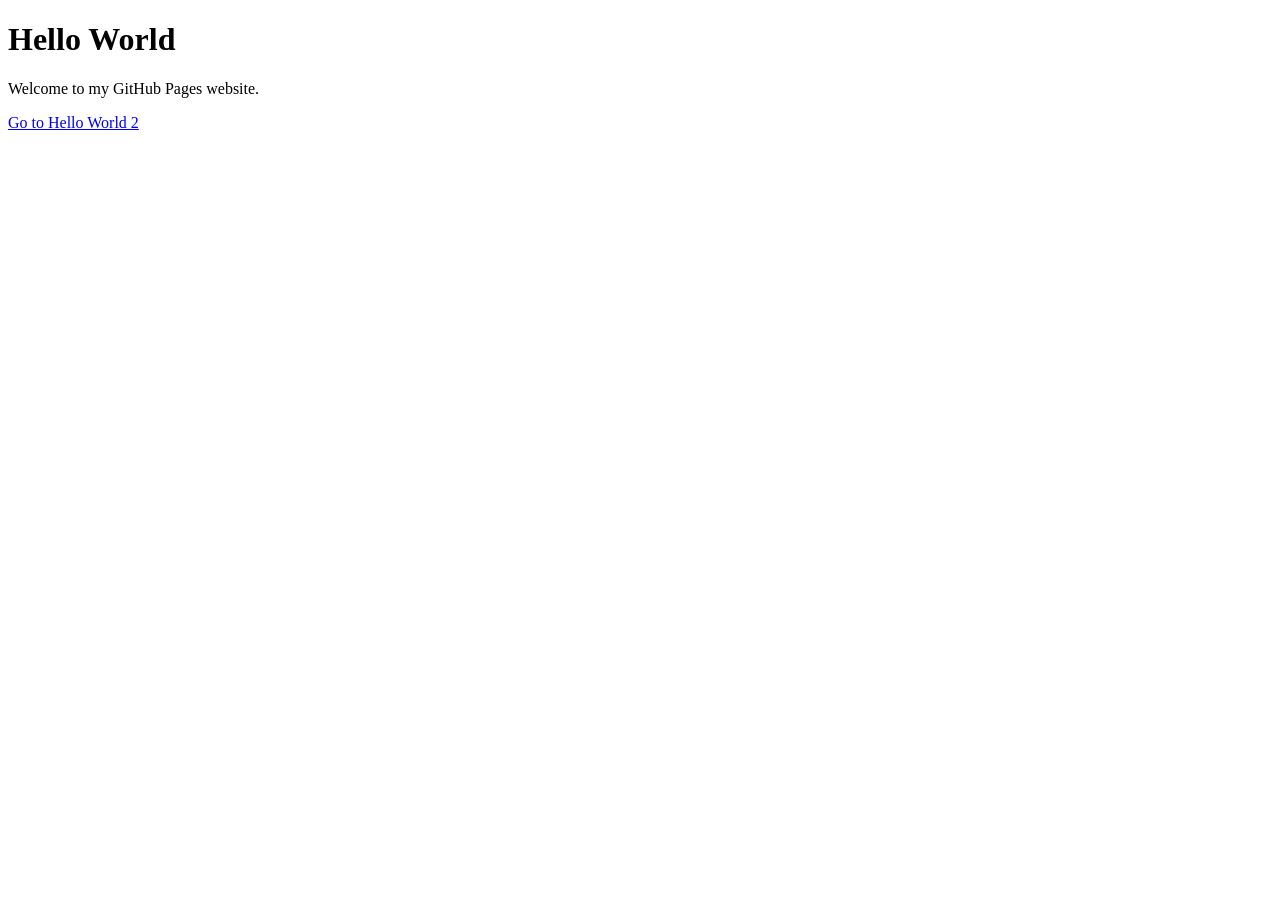
==== index.html @ 07d1345b "Rename file to be used by github pages" ====
<!DOCTYPE html>
<html lang="en">
<head>
  <meta charset="UTF-8">
  <meta name="viewport" content="width=device-width, initial-scale=1.0">
  <title>Hello World</title>
</head>
<body>
  <h1>Hello World</h1>
  <p>Welcome to my GitHub Pages website.</p>

  <a href="hello-world-2.html">Go to Hello World 2</a>
</body>
</html>
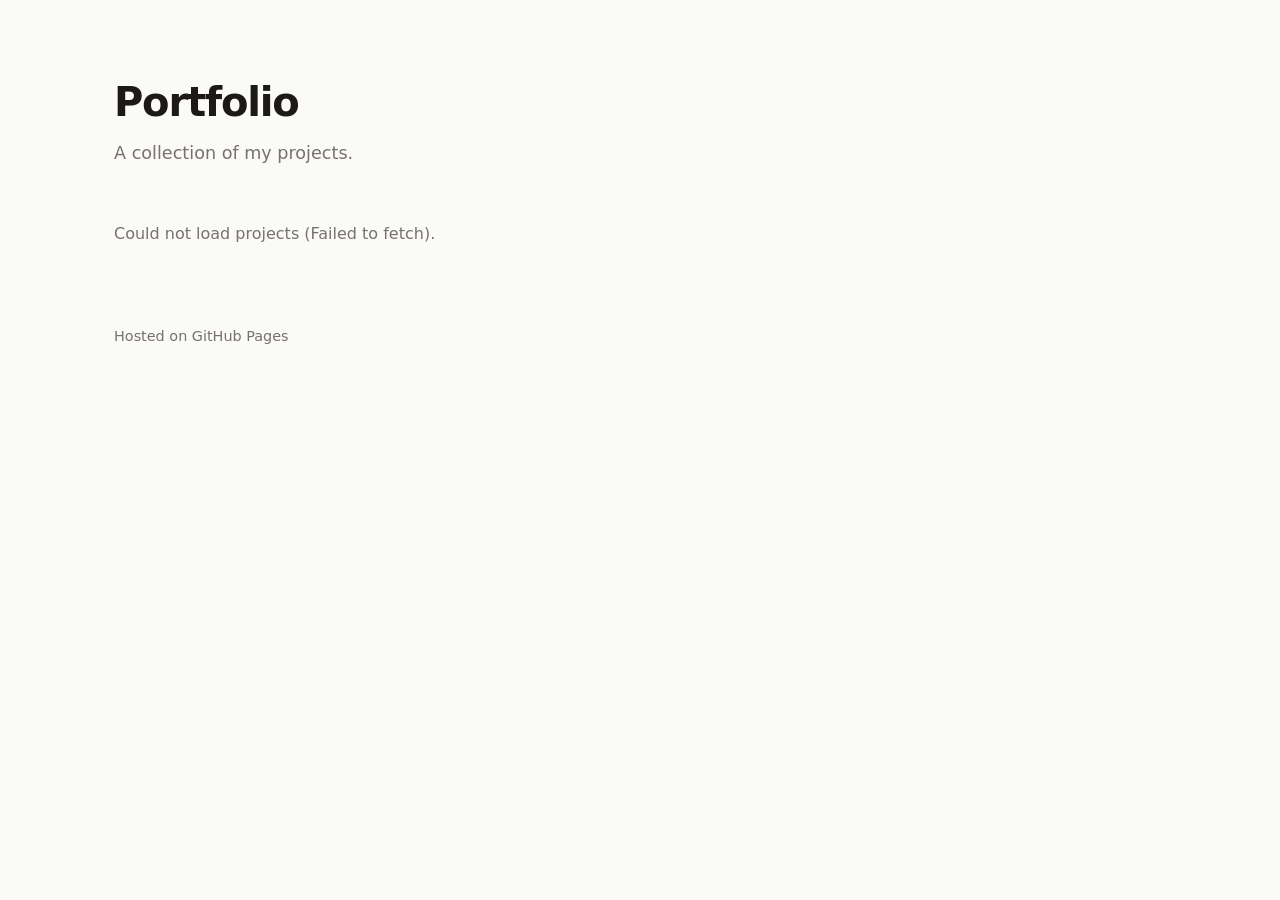
==== commit d5b8f46d: "Add portfolio landing page with auto-discovered projects The landing page lists pages/<project>/<pro" ====
--- a/index.html
+++ b/index.html
@@ -3,13 +3,229 @@
 <head>
   <meta charset="UTF-8">
   <meta name="viewport" content="width=device-width, initial-scale=1.0">
-  <title>Hello World</title>
+  <title>Portfolio</title>
+  <style>
+    :root {
+      --bg: #fafaf9;
+      --card: #ffffff;
+      --text: #1c1917;
+      --muted: #78716c;
+      --border: #e7e5e4;
+      --accent: #4f46e5;
+    }
+    @media (prefers-color-scheme: dark) {
+      :root {
+        --bg: #0c0a09;
+        --card: #1c1917;
+        --text: #f5f5f4;
+        --muted: #a8a29e;
+        --border: #292524;
+        --accent: #818cf8;
+      }
+    }
+
+    * { box-sizing: border-box; }
+
+    body {
+      margin: 0;
+      font-family: system-ui, -apple-system, "Segoe UI", sans-serif;
+      background: var(--bg);
+      color: var(--text);
+      line-height: 1.5;
+    }
+
+    header, main, footer {
+      max-width: 1100px;
+      margin: 0 auto;
+      padding: 0 24px;
+    }
+
+    header { padding-top: 72px; padding-bottom: 40px; }
+    header h1 { margin: 0; font-size: 2.5rem; letter-spacing: -0.03em; }
+    header p { margin: 8px 0 0; color: var(--muted); font-size: 1.1rem; }
+
+    .grid {
+      display: grid;
+      grid-template-columns: repeat(auto-fill, minmax(280px, 1fr));
+      gap: 28px;
+    }
+
+    .card {
+      display: block;
+      background: var(--card);
+      border: 1px solid var(--border);
+      border-radius: 14px;
+      overflow: hidden;
+      color: inherit;
+      text-decoration: none;
+      transition: transform .2s ease, box-shadow .2s ease;
+    }
+    .card:hover, .card:focus-visible {
+      transform: translateY(-4px);
+      box-shadow: 0 12px 32px rgba(0, 0, 0, .12);
+    }
+
+    .card .thumb {
+      aspect-ratio: 16 / 10;
+      background: var(--border);
+      overflow: hidden;
+    }
+    .card img {
+      width: 100%;
+      height: 100%;
+      object-fit: cover;
+      display: block;
+      transition: transform .4s ease;
+    }
+    .card:hover img { transform: scale(1.04); }
+
+    .card .info {
+      display: flex;
+      justify-content: space-between;
+      align-items: center;
+      padding: 14px 18px;
+    }
+    .card h2 { margin: 0; font-size: 1.05rem; font-weight: 600; }
+    .card .version {
+      font-size: .8rem;
+      color: var(--accent);
+      border: 1px solid currentColor;
+      border-radius: 999px;
+      padding: 1px 10px;
+    }
+
+    .status { color: var(--muted); }
+
+    footer { padding-top: 64px; padding-bottom: 40px; color: var(--muted); font-size: .9rem; }
+  </style>
 </head>
 <body>
-  <h1>Hello World</h1>
-  <p>Welcome to my GitHub Pages website.</p>
-
-  <a href="hello-world-2.html">Go to Hello World 2</a>
+
+  <header>
+    <h1>Portfolio</h1>
+    <p>A collection of my projects.</p>
+  </header>
+
+  <main>
+    <p class="status" id="status">Loading projects…</p>
+    <div class="grid" id="grid"></div>
+  </main>
+
+  <footer>
+    Hosted on GitHub Pages
+  </footer>
+
+  <!-- Card template: cloned once per project -->
+  <template id="card-template">
+    <a class="card" href="#">
+      <div class="thumb"><img src="" alt="" loading="lazy"></div>
+      <div class="info">
+        <h2></h2>
+        <span class="version"></span>
+      </div>
+    </a>
+  </template>
+
+  <script>
+    // Folder that holds the projects: pages/<project>/<project>_vXX.html (+ .jpg)
+    const PAGES_DIR = "pages";
+
+    // Repo used when the site is not served from <owner>.github.io/<repo>
+    const FALLBACK_OWNER = "marcos-bernal-ai";
+    const FALLBACK_REPO = "pages-io";
+
+    function getRepo() {
+      const host = location.hostname;
+      if (host.endsWith(".github.io")) {
+        const owner = host.replace(".github.io", "");
+        const firstPath = location.pathname.split("/")[1];
+        // Project site: owner.github.io/repo — User site: owner.github.io
+        return { owner, repo: firstPath || host };
+      }
+      return { owner: FALLBACK_OWNER, repo: FALLBACK_REPO };
+    }
+
+    // Read every file path in the repo with one GitHub API call
+    async function listFiles() {
+      const { owner, repo } = getRepo();
+      const url = `https://api.github.com/repos/${owner}/${repo}/git/trees/HEAD?recursive=1`;
+      const res = await fetch(url);
+      if (!res.ok) throw new Error(`GitHub API returned ${res.status}`);
+      const data = await res.json();
+      return data.tree.filter(item => item.type === "blob").map(item => item.path);
+    }
+
+    // Keep only the highest _vXX.html of each project folder
+    function latestVersions(paths) {
+      const pattern = new RegExp(`^${PAGES_DIR}/([^/]+)/(.+)_v(\\d+)\\.html$`, "i");
+      const projects = {};
+
+      for (const path of paths) {
+        const match = path.match(pattern);
+        if (!match) continue;
+        const [, folder, , version] = match;
+        const number = parseInt(version, 10);
+        if (!projects[folder] || number > projects[folder].number) {
+          projects[folder] = { folder, number, version, html: path };
+        }
+      }
+
+      const fileSet = new Set(paths);
+      return Object.values(projects)
+        .map(p => {
+          const jpg = p.html.replace(/\.html$/i, ".jpg");
+          return { ...p, image: fileSet.has(jpg) ? jpg : null };
+        })
+        .sort((a, b) => a.folder.localeCompare(b.folder));
+    }
+
+    // "my_project-name" -> "My Project Name"
+    function prettyName(folder) {
+      return folder
+        .replace(/[_-]+/g, " ")
+        .replace(/\b\w/g, c => c.toUpperCase());
+    }
+
+    function render(projects) {
+      const grid = document.getElementById("grid");
+      const template = document.getElementById("card-template");
+
+      for (const p of projects) {
+        const card = template.content.cloneNode(true);
+        const name = prettyName(p.folder);
+
+        card.querySelector("a").href = p.html;
+        card.querySelector("h2").textContent = name;
+        card.querySelector(".version").textContent = "v" + p.version;
+
+        const img = card.querySelector("img");
+        if (p.image) {
+          img.src = p.image;
+          img.alt = name + " preview";
+        } else {
+          img.remove();
+        }
+
+        grid.appendChild(card);
+      }
+    }
+
+    async function init() {
+      const status = document.getElementById("status");
+      try {
+        const projects = latestVersions(await listFiles());
+        if (projects.length === 0) {
+          status.textContent = "No projects yet.";
+          return;
+        }
+        status.remove();
+        render(projects);
+      } catch (err) {
+        status.textContent = "Could not load projects (" + err.message + ").";
+      }
+    }
+
+    init();
+  </script>
 </body>
 </html>
-
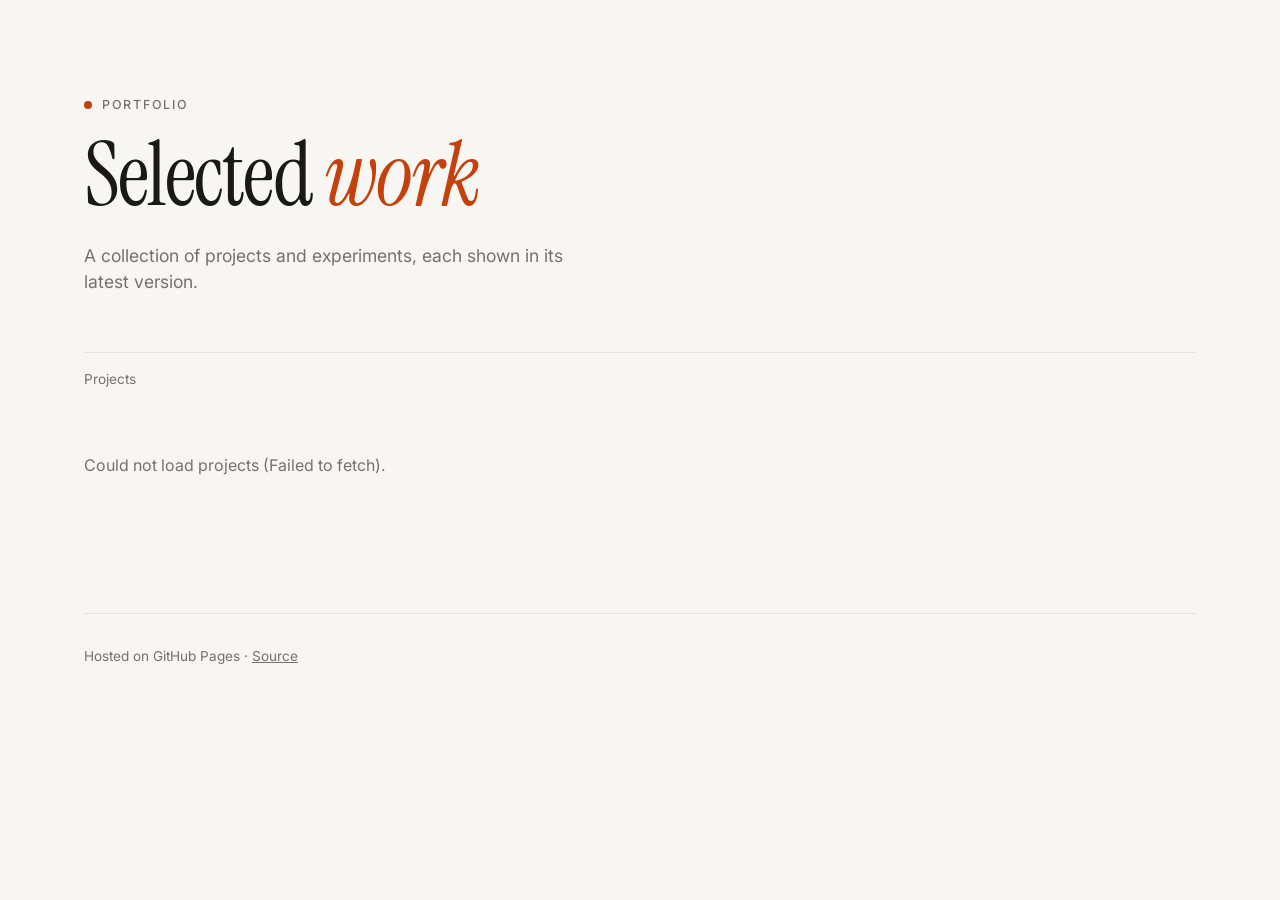
==== commit fe4cf7af: "Refine landing page style Serif display heading, softer card design with arrow affordance, skeleton " ====
--- a/index.html
+++ b/index.html
@@ -4,23 +4,30 @@
   <meta charset="UTF-8">
   <meta name="viewport" content="width=device-width, initial-scale=1.0">
   <title>Portfolio</title>
+  <link rel="preconnect" href="https://fonts.googleapis.com">
+  <link rel="preconnect" href="https://fonts.gstatic.com" crossorigin>
+  <link href="https://fonts.googleapis.com/css2?family=Instrument+Serif:ital@0;1&family=Inter:wght@400;500;600&display=swap" rel="stylesheet">
   <style>
     :root {
-      --bg: #fafaf9;
-      --card: #ffffff;
-      --text: #1c1917;
-      --muted: #78716c;
-      --border: #e7e5e4;
-      --accent: #4f46e5;
+      --bg: #f7f6f3;
+      --surface: #ffffff;
+      --text: #1a1917;
+      --muted: #75716b;
+      --line: #e6e3dd;
+      --accent: #c2410c;
+      --shadow: 0 1px 2px rgba(26, 25, 23, .04), 0 8px 24px rgba(26, 25, 23, .06);
+      --shadow-hover: 0 2px 4px rgba(26, 25, 23, .05), 0 20px 48px rgba(26, 25, 23, .12);
     }
     @media (prefers-color-scheme: dark) {
       :root {
-        --bg: #0c0a09;
-        --card: #1c1917;
-        --text: #f5f5f4;
-        --muted: #a8a29e;
-        --border: #292524;
-        --accent: #818cf8;
+        --bg: #111110;
+        --surface: #1b1a18;
+        --text: #f2f0eb;
+        --muted: #9c978f;
+        --line: #2b2926;
+        --accent: #fb923c;
+        --shadow: 0 1px 2px rgba(0, 0, 0, .3);
+        --shadow-hover: 0 20px 48px rgba(0, 0, 0, .5);
       }
     }
 
@@ -28,100 +35,237 @@
 
     body {
       margin: 0;
-      font-family: system-ui, -apple-system, "Segoe UI", sans-serif;
+      font-family: "Inter", system-ui, -apple-system, "Segoe UI", sans-serif;
       background: var(--bg);
       color: var(--text);
       line-height: 1.5;
-    }
-
-    header, main, footer {
-      max-width: 1100px;
-      margin: 0 auto;
-      padding: 0 24px;
-    }
-
-    header { padding-top: 72px; padding-bottom: 40px; }
-    header h1 { margin: 0; font-size: 2.5rem; letter-spacing: -0.03em; }
-    header p { margin: 8px 0 0; color: var(--muted); font-size: 1.1rem; }
+      -webkit-font-smoothing: antialiased;
+    }
+
+    .wrap {
+      max-width: 1160px;
+      margin-inline: auto;
+      padding-inline: 24px;
+    }
+
+    /* ---------- Header ---------- */
+
+    header { padding: 96px 0 56px; }
+
+    .eyebrow {
+      margin: 0 0 16px;
+      font-size: .78rem;
+      font-weight: 500;
+      letter-spacing: .14em;
+      text-transform: uppercase;
+      color: var(--muted);
+    }
+    .eyebrow::before {
+      content: "";
+      display: inline-block;
+      width: 8px;
+      height: 8px;
+      margin-right: 10px;
+      border-radius: 50%;
+      background: var(--accent);
+    }
+
+    h1 {
+      margin: 0;
+      font-family: "Instrument Serif", Georgia, serif;
+      font-weight: 400;
+      font-size: clamp(3rem, 8vw, 5.5rem);
+      line-height: 1;
+      letter-spacing: -0.02em;
+    }
+    h1 em { color: var(--accent); }
+
+    .intro {
+      max-width: 520px;
+      margin: 24px 0 0;
+      font-size: 1.1rem;
+      color: var(--muted);
+    }
+
+    /* ---------- Section bar ---------- */
+
+    .bar {
+      display: flex;
+      justify-content: space-between;
+      align-items: baseline;
+      padding: 16px 0;
+      margin-bottom: 32px;
+      border-top: 1px solid var(--line);
+      font-size: .85rem;
+      color: var(--muted);
+    }
+
+    /* ---------- Grid & cards ---------- */
 
     .grid {
       display: grid;
-      grid-template-columns: repeat(auto-fill, minmax(280px, 1fr));
-      gap: 28px;
+      grid-template-columns: repeat(auto-fill, minmax(300px, 1fr));
+      gap: 40px 32px;
     }
 
     .card {
       display: block;
-      background: var(--card);
-      border: 1px solid var(--border);
-      border-radius: 14px;
-      overflow: hidden;
       color: inherit;
       text-decoration: none;
-      transition: transform .2s ease, box-shadow .2s ease;
-    }
-    .card:hover, .card:focus-visible {
-      transform: translateY(-4px);
-      box-shadow: 0 12px 32px rgba(0, 0, 0, .12);
-    }
-
-    .card .thumb {
+      opacity: 0;
+      animation: rise .6s ease forwards;
+    }
+
+    .thumb {
+      position: relative;
       aspect-ratio: 16 / 10;
-      background: var(--border);
+      border-radius: 12px;
       overflow: hidden;
-    }
-    .card img {
+      background: var(--line);
+      box-shadow: var(--shadow);
+      transition: box-shadow .3s ease, transform .3s ease;
+    }
+    .thumb img {
       width: 100%;
       height: 100%;
       object-fit: cover;
       display: block;
-      transition: transform .4s ease;
+      transition: transform .6s cubic-bezier(.2, .7, .2, 1);
+    }
+    /* Shown when a project has no .jpg */
+    .thumb .placeholder {
+      position: absolute;
+      inset: 0;
+      display: grid;
+      place-items: center;
+      font-family: "Instrument Serif", Georgia, serif;
+      font-size: 4rem;
+      color: var(--muted);
+    }
+
+    .card:hover .thumb, .card:focus-visible .thumb {
+      transform: translateY(-4px);
+      box-shadow: var(--shadow-hover);
     }
     .card:hover img { transform: scale(1.04); }
-
-    .card .info {
+    .card:focus-visible { outline: none; }
+    .card:focus-visible .thumb { outline: 2px solid var(--accent); outline-offset: 4px; }
+
+    .meta {
       display: flex;
       justify-content: space-between;
-      align-items: center;
-      padding: 14px 18px;
-    }
-    .card h2 { margin: 0; font-size: 1.05rem; font-weight: 600; }
-    .card .version {
-      font-size: .8rem;
-      color: var(--accent);
-      border: 1px solid currentColor;
-      border-radius: 999px;
-      padding: 1px 10px;
-    }
-
-    .status { color: var(--muted); }
-
-    footer { padding-top: 64px; padding-bottom: 40px; color: var(--muted); font-size: .9rem; }
+      align-items: flex-start;
+      gap: 16px;
+      padding: 18px 2px 0;
+    }
+    .meta h2 {
+      margin: 0;
+      font-size: 1.05rem;
+      font-weight: 600;
+      letter-spacing: -0.01em;
+    }
+    .meta p {
+      margin: 2px 0 0;
+      font-size: .85rem;
+      color: var(--muted);
+    }
+    .arrow {
+      flex-shrink: 0;
+      width: 36px;
+      height: 36px;
+      display: grid;
+      place-items: center;
+      border: 1px solid var(--line);
+      border-radius: 50%;
+      transition: background .3s ease, color .3s ease, border-color .3s ease, transform .3s ease;
+    }
+    .card:hover .arrow {
+      background: var(--text);
+      border-color: var(--text);
+      color: var(--bg);
+      transform: rotate(-45deg);
+    }
+
+    /* ---------- Loading skeleton ---------- */
+
+    .skeleton .thumb { animation: pulse 1.4s ease-in-out infinite; box-shadow: none; }
+    .skeleton .line {
+      height: 12px;
+      margin-top: 18px;
+      width: 40%;
+      border-radius: 6px;
+      background: var(--line);
+      animation: pulse 1.4s ease-in-out infinite;
+    }
+
+    .message { color: var(--muted); }
+
+    /* ---------- Footer ---------- */
+
+    footer {
+      margin-top: 120px;
+      padding-bottom: 48px;
+      font-size: .85rem;
+      color: var(--muted);
+    }
+    footer p {
+      margin: 0;
+      padding-top: 32px;
+      border-top: 1px solid var(--line);
+    }
+    footer a { color: inherit; }
+
+    /* ---------- Animations ---------- */
+
+    @keyframes rise {
+      from { opacity: 0; transform: translateY(16px); }
+      to   { opacity: 1; transform: none; }
+    }
+    @keyframes pulse {
+      50% { opacity: .5; }
+    }
+    @media (prefers-reduced-motion: reduce) {
+      *, *::before, *::after { animation: none !important; transition: none !important; }
+      .card { opacity: 1; }
+    }
   </style>
 </head>
 <body>
 
-  <header>
-    <h1>Portfolio</h1>
-    <p>A collection of my projects.</p>
+  <header class="wrap">
+    <p class="eyebrow">Portfolio</p>
+    <h1>Selected <em>work</em></h1>
+    <p class="intro">A collection of projects and experiments, each shown in its latest version.</p>
   </header>
 
-  <main>
-    <p class="status" id="status">Loading projects…</p>
-    <div class="grid" id="grid"></div>
+  <main class="wrap">
+    <div class="bar">
+      <span>Projects</span>
+      <span id="count"></span>
+    </div>
+
+    <div class="grid" id="grid">
+      <!-- Skeleton cards, replaced once projects load -->
+      <div class="card skeleton"><div class="thumb"></div><div class="line"></div></div>
+      <div class="card skeleton"><div class="thumb"></div><div class="line"></div></div>
+      <div class="card skeleton"><div class="thumb"></div><div class="line"></div></div>
+    </div>
   </main>
 
-  <footer>
-    Hosted on GitHub Pages
+  <footer class="wrap">
+    <p>Hosted on GitHub Pages · <a href="#" id="repo-link">Source</a></p>
   </footer>
 
   <!-- Card template: cloned once per project -->
   <template id="card-template">
     <a class="card" href="#">
       <div class="thumb"><img src="" alt="" loading="lazy"></div>
-      <div class="info">
-        <h2></h2>
-        <span class="version"></span>
+      <div class="meta">
+        <div>
+          <h2></h2>
+          <p></p>
+        </div>
+        <span class="arrow" aria-hidden="true">→</span>
       </div>
     </a>
   </template>
@@ -165,8 +309,12 @@
         if (!match) continue;
         const [, folder, , version] = match;
         const number = parseInt(version, 10);
-        if (!projects[folder] || number > projects[folder].number) {
-          projects[folder] = { folder, number, version, html: path };
+        const current = projects[folder];
+        if (!current) {
+          projects[folder] = { folder, number, version, html: path, versions: 1 };
+        } else {
+          current.versions++;
+          if (number > current.number) Object.assign(current, { number, version, html: path });
         }
       }
 
@@ -189,39 +337,54 @@
     function render(projects) {
       const grid = document.getElementById("grid");
       const template = document.getElementById("card-template");
-
-      for (const p of projects) {
+      grid.innerHTML = "";
+
+      projects.forEach((p, i) => {
         const card = template.content.cloneNode(true);
+        const link = card.querySelector("a");
         const name = prettyName(p.folder);
 
-        card.querySelector("a").href = p.html;
+        link.href = p.html;
+        link.style.animationDelay = (i * 80) + "ms";
         card.querySelector("h2").textContent = name;
-        card.querySelector(".version").textContent = "v" + p.version;
+        card.querySelector("p").textContent =
+          "v" + p.version + (p.versions > 1 ? " · " + p.versions + " versions" : "");
 
         const img = card.querySelector("img");
         if (p.image) {
           img.src = p.image;
           img.alt = name + " preview";
         } else {
-          img.remove();
+          const placeholder = document.createElement("span");
+          placeholder.className = "placeholder";
+          placeholder.textContent = name.charAt(0);
+          img.replaceWith(placeholder);
         }
 
         grid.appendChild(card);
-      }
+      });
+
+      document.getElementById("count").textContent =
+        projects.length + (projects.length === 1 ? " project" : " projects");
+    }
+
+    function showMessage(text) {
+      document.getElementById("grid").innerHTML = `<p class="message">${text}</p>`;
     }
 
     async function init() {
-      const status = document.getElementById("status");
+      const { owner, repo } = getRepo();
+      document.getElementById("repo-link").href = `https://github.com/${owner}/${repo}`;
+
       try {
         const projects = latestVersions(await listFiles());
         if (projects.length === 0) {
-          status.textContent = "No projects yet.";
+          showMessage("No projects yet.");
           return;
         }
-        status.remove();
         render(projects);
       } catch (err) {
-        status.textContent = "Could not load projects (" + err.message + ").";
+        showMessage("Could not load projects (" + err.message + ").");
       }
     }
 
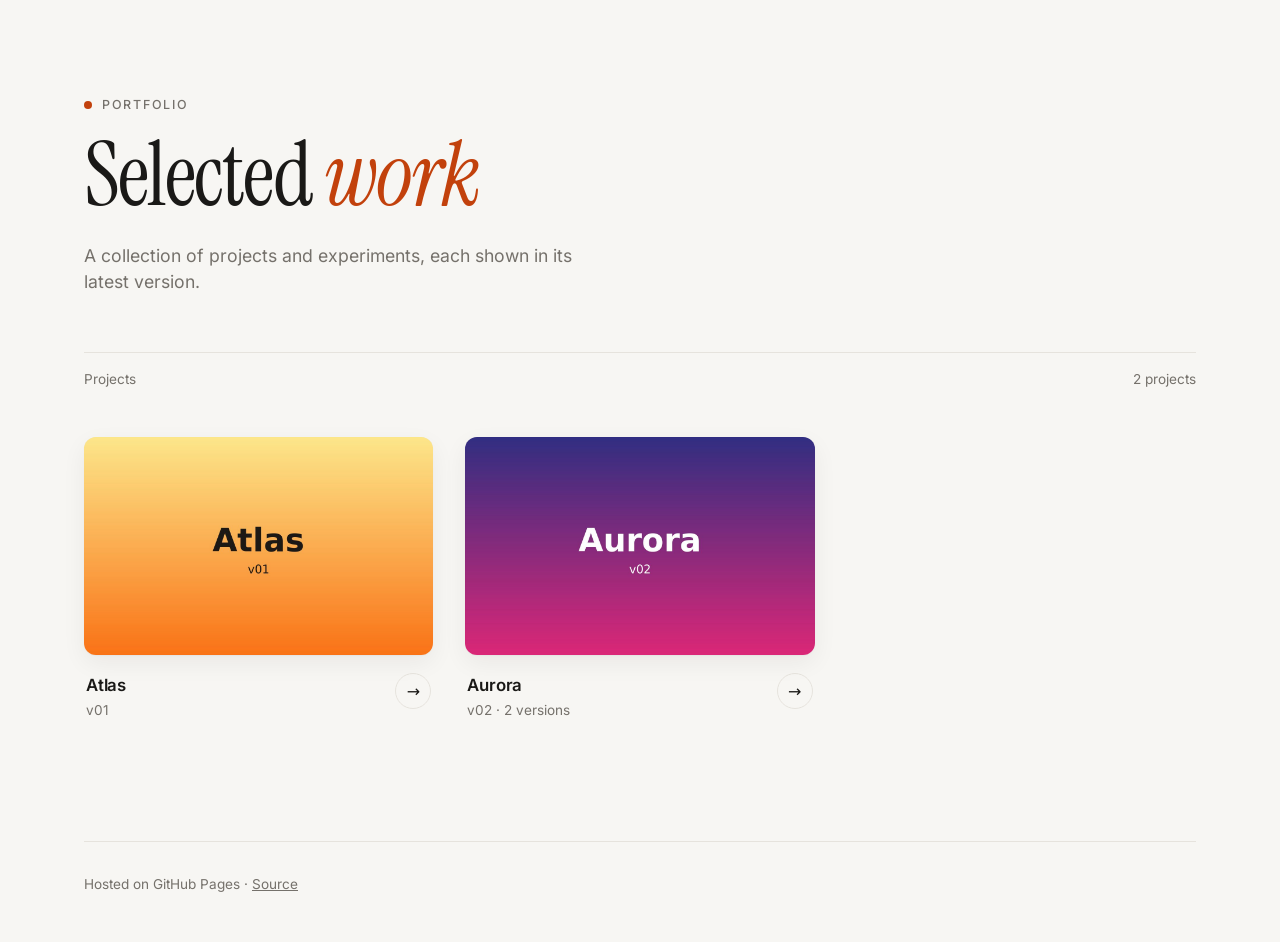
==== commit ab28e1c7: "Self-host all landing page dependencies Move styles and script into assets/, serve Inter and Instrum" ====
--- a/index.html
+++ b/index.html
@@ -4,231 +4,7 @@
   <meta charset="UTF-8">
   <meta name="viewport" content="width=device-width, initial-scale=1.0">
   <title>Portfolio</title>
-  <link rel="preconnect" href="https://fonts.googleapis.com">
-  <link rel="preconnect" href="https://fonts.gstatic.com" crossorigin>
-  <link href="https://fonts.googleapis.com/css2?family=Instrument+Serif:ital@0;1&family=Inter:wght@400;500;600&display=swap" rel="stylesheet">
-  <style>
-    :root {
-      --bg: #f7f6f3;
-      --surface: #ffffff;
-      --text: #1a1917;
-      --muted: #75716b;
-      --line: #e6e3dd;
-      --accent: #c2410c;
-      --shadow: 0 1px 2px rgba(26, 25, 23, .04), 0 8px 24px rgba(26, 25, 23, .06);
-      --shadow-hover: 0 2px 4px rgba(26, 25, 23, .05), 0 20px 48px rgba(26, 25, 23, .12);
-    }
-    @media (prefers-color-scheme: dark) {
-      :root {
-        --bg: #111110;
-        --surface: #1b1a18;
-        --text: #f2f0eb;
-        --muted: #9c978f;
-        --line: #2b2926;
-        --accent: #fb923c;
-        --shadow: 0 1px 2px rgba(0, 0, 0, .3);
-        --shadow-hover: 0 20px 48px rgba(0, 0, 0, .5);
-      }
-    }
-
-    * { box-sizing: border-box; }
-
-    body {
-      margin: 0;
-      font-family: "Inter", system-ui, -apple-system, "Segoe UI", sans-serif;
-      background: var(--bg);
-      color: var(--text);
-      line-height: 1.5;
-      -webkit-font-smoothing: antialiased;
-    }
-
-    .wrap {
-      max-width: 1160px;
-      margin-inline: auto;
-      padding-inline: 24px;
-    }
-
-    /* ---------- Header ---------- */
-
-    header { padding: 96px 0 56px; }
-
-    .eyebrow {
-      margin: 0 0 16px;
-      font-size: .78rem;
-      font-weight: 500;
-      letter-spacing: .14em;
-      text-transform: uppercase;
-      color: var(--muted);
-    }
-    .eyebrow::before {
-      content: "";
-      display: inline-block;
-      width: 8px;
-      height: 8px;
-      margin-right: 10px;
-      border-radius: 50%;
-      background: var(--accent);
-    }
-
-    h1 {
-      margin: 0;
-      font-family: "Instrument Serif", Georgia, serif;
-      font-weight: 400;
-      font-size: clamp(3rem, 8vw, 5.5rem);
-      line-height: 1;
-      letter-spacing: -0.02em;
-    }
-    h1 em { color: var(--accent); }
-
-    .intro {
-      max-width: 520px;
-      margin: 24px 0 0;
-      font-size: 1.1rem;
-      color: var(--muted);
-    }
-
-    /* ---------- Section bar ---------- */
-
-    .bar {
-      display: flex;
-      justify-content: space-between;
-      align-items: baseline;
-      padding: 16px 0;
-      margin-bottom: 32px;
-      border-top: 1px solid var(--line);
-      font-size: .85rem;
-      color: var(--muted);
-    }
-
-    /* ---------- Grid & cards ---------- */
-
-    .grid {
-      display: grid;
-      grid-template-columns: repeat(auto-fill, minmax(300px, 1fr));
-      gap: 40px 32px;
-    }
-
-    .card {
-      display: block;
-      color: inherit;
-      text-decoration: none;
-      opacity: 0;
-      animation: rise .6s ease forwards;
-    }
-
-    .thumb {
-      position: relative;
-      aspect-ratio: 16 / 10;
-      border-radius: 12px;
-      overflow: hidden;
-      background: var(--line);
-      box-shadow: var(--shadow);
-      transition: box-shadow .3s ease, transform .3s ease;
-    }
-    .thumb img {
-      width: 100%;
-      height: 100%;
-      object-fit: cover;
-      display: block;
-      transition: transform .6s cubic-bezier(.2, .7, .2, 1);
-    }
-    /* Shown when a project has no .jpg */
-    .thumb .placeholder {
-      position: absolute;
-      inset: 0;
-      display: grid;
-      place-items: center;
-      font-family: "Instrument Serif", Georgia, serif;
-      font-size: 4rem;
-      color: var(--muted);
-    }
-
-    .card:hover .thumb, .card:focus-visible .thumb {
-      transform: translateY(-4px);
-      box-shadow: var(--shadow-hover);
-    }
-    .card:hover img { transform: scale(1.04); }
-    .card:focus-visible { outline: none; }
-    .card:focus-visible .thumb { outline: 2px solid var(--accent); outline-offset: 4px; }
-
-    .meta {
-      display: flex;
-      justify-content: space-between;
-      align-items: flex-start;
-      gap: 16px;
-      padding: 18px 2px 0;
-    }
-    .meta h2 {
-      margin: 0;
-      font-size: 1.05rem;
-      font-weight: 600;
-      letter-spacing: -0.01em;
-    }
-    .meta p {
-      margin: 2px 0 0;
-      font-size: .85rem;
-      color: var(--muted);
-    }
-    .arrow {
-      flex-shrink: 0;
-      width: 36px;
-      height: 36px;
-      display: grid;
-      place-items: center;
-      border: 1px solid var(--line);
-      border-radius: 50%;
-      transition: background .3s ease, color .3s ease, border-color .3s ease, transform .3s ease;
-    }
-    .card:hover .arrow {
-      background: var(--text);
-      border-color: var(--text);
-      color: var(--bg);
-      transform: rotate(-45deg);
-    }
-
-    /* ---------- Loading skeleton ---------- */
-
-    .skeleton .thumb { animation: pulse 1.4s ease-in-out infinite; box-shadow: none; }
-    .skeleton .line {
-      height: 12px;
-      margin-top: 18px;
-      width: 40%;
-      border-radius: 6px;
-      background: var(--line);
-      animation: pulse 1.4s ease-in-out infinite;
-    }
-
-    .message { color: var(--muted); }
-
-    /* ---------- Footer ---------- */
-
-    footer {
-      margin-top: 120px;
-      padding-bottom: 48px;
-      font-size: .85rem;
-      color: var(--muted);
-    }
-    footer p {
-      margin: 0;
-      padding-top: 32px;
-      border-top: 1px solid var(--line);
-    }
-    footer a { color: inherit; }
-
-    /* ---------- Animations ---------- */
-
-    @keyframes rise {
-      from { opacity: 0; transform: translateY(16px); }
-      to   { opacity: 1; transform: none; }
-    }
-    @keyframes pulse {
-      50% { opacity: .5; }
-    }
-    @media (prefers-reduced-motion: reduce) {
-      *, *::before, *::after { animation: none !important; transition: none !important; }
-      .card { opacity: 1; }
-    }
-  </style>
+  <link rel="stylesheet" href="assets/css/style.css">
 </head>
 <body>
 
@@ -270,125 +46,6 @@
     </a>
   </template>
 
-  <script>
-    // Folder that holds the projects: pages/<project>/<project>_vXX.html (+ .jpg)
-    const PAGES_DIR = "pages";
-
-    // Repo used when the site is not served from <owner>.github.io/<repo>
-    const FALLBACK_OWNER = "marcos-bernal-ai";
-    const FALLBACK_REPO = "pages-io";
-
-    function getRepo() {
-      const host = location.hostname;
-      if (host.endsWith(".github.io")) {
-        const owner = host.replace(".github.io", "");
-        const firstPath = location.pathname.split("/")[1];
-        // Project site: owner.github.io/repo — User site: owner.github.io
-        return { owner, repo: firstPath || host };
-      }
-      return { owner: FALLBACK_OWNER, repo: FALLBACK_REPO };
-    }
-
-    // Read every file path in the repo with one GitHub API call
-    async function listFiles() {
-      const { owner, repo } = getRepo();
-      const url = `https://api.github.com/repos/${owner}/${repo}/git/trees/HEAD?recursive=1`;
-      const res = await fetch(url);
-      if (!res.ok) throw new Error(`GitHub API returned ${res.status}`);
-      const data = await res.json();
-      return data.tree.filter(item => item.type === "blob").map(item => item.path);
-    }
-
-    // Keep only the highest _vXX.html of each project folder
-    function latestVersions(paths) {
-      const pattern = new RegExp(`^${PAGES_DIR}/([^/]+)/(.+)_v(\\d+)\\.html$`, "i");
-      const projects = {};
-
-      for (const path of paths) {
-        const match = path.match(pattern);
-        if (!match) continue;
-        const [, folder, , version] = match;
-        const number = parseInt(version, 10);
-        const current = projects[folder];
-        if (!current) {
-          projects[folder] = { folder, number, version, html: path, versions: 1 };
-        } else {
-          current.versions++;
-          if (number > current.number) Object.assign(current, { number, version, html: path });
-        }
-      }
-
-      const fileSet = new Set(paths);
-      return Object.values(projects)
-        .map(p => {
-          const jpg = p.html.replace(/\.html$/i, ".jpg");
-          return { ...p, image: fileSet.has(jpg) ? jpg : null };
-        })
-        .sort((a, b) => a.folder.localeCompare(b.folder));
-    }
-
-    // "my_project-name" -> "My Project Name"
-    function prettyName(folder) {
-      return folder
-        .replace(/[_-]+/g, " ")
-        .replace(/\b\w/g, c => c.toUpperCase());
-    }
-
-    function render(projects) {
-      const grid = document.getElementById("grid");
-      const template = document.getElementById("card-template");
-      grid.innerHTML = "";
-
-      projects.forEach((p, i) => {
-        const card = template.content.cloneNode(true);
-        const link = card.querySelector("a");
-        const name = prettyName(p.folder);
-
-        link.href = p.html;
-        link.style.animationDelay = (i * 80) + "ms";
-        card.querySelector("h2").textContent = name;
-        card.querySelector("p").textContent =
-          "v" + p.version + (p.versions > 1 ? " · " + p.versions + " versions" : "");
-
-        const img = card.querySelector("img");
-        if (p.image) {
-          img.src = p.image;
-          img.alt = name + " preview";
-        } else {
-          const placeholder = document.createElement("span");
-          placeholder.className = "placeholder";
-          placeholder.textContent = name.charAt(0);
-          img.replaceWith(placeholder);
-        }
-
-        grid.appendChild(card);
-      });
-
-      document.getElementById("count").textContent =
-        projects.length + (projects.length === 1 ? " project" : " projects");
-    }
-
-    function showMessage(text) {
-      document.getElementById("grid").innerHTML = `<p class="message">${text}</p>`;
-    }
-
-    async function init() {
-      const { owner, repo } = getRepo();
-      document.getElementById("repo-link").href = `https://github.com/${owner}/${repo}`;
-
-      try {
-        const projects = latestVersions(await listFiles());
-        if (projects.length === 0) {
-          showMessage("No projects yet.");
-          return;
-        }
-        render(projects);
-      } catch (err) {
-        showMessage("Could not load projects (" + err.message + ").");
-      }
-    }
-
-    init();
-  </script>
+  <script src="assets/js/portfolio.js"></script>
 </body>
 </html>
--- a/assets/css/style.css
+++ b/assets/css/style.css
@@ -0,0 +1,252 @@
+/* Fonts are self-hosted in assets/fonts (SIL Open Font License) */
+@font-face {
+  font-family: "Inter";
+  font-weight: 400;
+  font-display: swap;
+  src: url("../fonts/inter-latin-400-normal.woff2") format("woff2");
+}
+@font-face {
+  font-family: "Inter";
+  font-weight: 500;
+  font-display: swap;
+  src: url("../fonts/inter-latin-500-normal.woff2") format("woff2");
+}
+@font-face {
+  font-family: "Inter";
+  font-weight: 600;
+  font-display: swap;
+  src: url("../fonts/inter-latin-600-normal.woff2") format("woff2");
+}
+@font-face {
+  font-family: "Instrument Serif";
+  font-style: normal;
+  font-display: swap;
+  src: url("../fonts/instrument-serif-latin-400-normal.woff2") format("woff2");
+}
+@font-face {
+  font-family: "Instrument Serif";
+  font-style: italic;
+  font-display: swap;
+  src: url("../fonts/instrument-serif-latin-400-italic.woff2") format("woff2");
+}
+
+:root {
+  --bg: #f7f6f3;
+  --surface: #ffffff;
+  --text: #1a1917;
+  --muted: #75716b;
+  --line: #e6e3dd;
+  --accent: #c2410c;
+  --shadow: 0 1px 2px rgba(26, 25, 23, .04), 0 8px 24px rgba(26, 25, 23, .06);
+  --shadow-hover: 0 2px 4px rgba(26, 25, 23, .05), 0 20px 48px rgba(26, 25, 23, .12);
+}
+@media (prefers-color-scheme: dark) {
+  :root {
+    --bg: #111110;
+    --surface: #1b1a18;
+    --text: #f2f0eb;
+    --muted: #9c978f;
+    --line: #2b2926;
+    --accent: #fb923c;
+    --shadow: 0 1px 2px rgba(0, 0, 0, .3);
+    --shadow-hover: 0 20px 48px rgba(0, 0, 0, .5);
+  }
+}
+
+* { box-sizing: border-box; }
+
+body {
+  margin: 0;
+  font-family: "Inter", system-ui, -apple-system, "Segoe UI", sans-serif;
+  background: var(--bg);
+  color: var(--text);
+  line-height: 1.5;
+  -webkit-font-smoothing: antialiased;
+}
+
+.wrap {
+  max-width: 1160px;
+  margin-inline: auto;
+  padding-inline: 24px;
+}
+
+/* ---------- Header ---------- */
+
+header { padding: 96px 0 56px; }
+
+.eyebrow {
+  margin: 0 0 16px;
+  font-size: .78rem;
+  font-weight: 500;
+  letter-spacing: .14em;
+  text-transform: uppercase;
+  color: var(--muted);
+}
+.eyebrow::before {
+  content: "";
+  display: inline-block;
+  width: 8px;
+  height: 8px;
+  margin-right: 10px;
+  border-radius: 50%;
+  background: var(--accent);
+}
+
+h1 {
+  margin: 0;
+  font-family: "Instrument Serif", Georgia, serif;
+  font-weight: 400;
+  font-size: clamp(3rem, 8vw, 5.5rem);
+  line-height: 1;
+  letter-spacing: -0.02em;
+}
+h1 em { color: var(--accent); }
+
+.intro {
+  max-width: 520px;
+  margin: 24px 0 0;
+  font-size: 1.1rem;
+  color: var(--muted);
+}
+
+/* ---------- Section bar ---------- */
+
+.bar {
+  display: flex;
+  justify-content: space-between;
+  align-items: baseline;
+  padding: 16px 0;
+  margin-bottom: 32px;
+  border-top: 1px solid var(--line);
+  font-size: .85rem;
+  color: var(--muted);
+}
+
+/* ---------- Grid & cards ---------- */
+
+.grid {
+  display: grid;
+  grid-template-columns: repeat(auto-fill, minmax(300px, 1fr));
+  gap: 40px 32px;
+}
+
+.card {
+  display: block;
+  color: inherit;
+  text-decoration: none;
+  opacity: 0;
+  animation: rise .6s ease forwards;
+}
+
+.thumb {
+  position: relative;
+  aspect-ratio: 16 / 10;
+  border-radius: 12px;
+  overflow: hidden;
+  background: var(--line);
+  box-shadow: var(--shadow);
+  transition: box-shadow .3s ease, transform .3s ease;
+}
+.thumb img {
+  width: 100%;
+  height: 100%;
+  object-fit: cover;
+  display: block;
+  transition: transform .6s cubic-bezier(.2, .7, .2, 1);
+}
+/* Shown when a project has no .jpg */
+.thumb .placeholder {
+  position: absolute;
+  inset: 0;
+  display: grid;
+  place-items: center;
+  font-family: "Instrument Serif", Georgia, serif;
+  font-size: 4rem;
+  color: var(--muted);
+}
+
+.card:hover .thumb, .card:focus-visible .thumb {
+  transform: translateY(-4px);
+  box-shadow: var(--shadow-hover);
+}
+.card:hover img { transform: scale(1.04); }
+.card:focus-visible { outline: none; }
+.card:focus-visible .thumb { outline: 2px solid var(--accent); outline-offset: 4px; }
+
+.meta {
+  display: flex;
+  justify-content: space-between;
+  align-items: flex-start;
+  gap: 16px;
+  padding: 18px 2px 0;
+}
+.meta h2 {
+  margin: 0;
+  font-size: 1.05rem;
+  font-weight: 600;
+  letter-spacing: -0.01em;
+}
+.meta p {
+  margin: 2px 0 0;
+  font-size: .85rem;
+  color: var(--muted);
+}
+.arrow {
+  flex-shrink: 0;
+  width: 36px;
+  height: 36px;
+  display: grid;
+  place-items: center;
+  border: 1px solid var(--line);
+  border-radius: 50%;
+  transition: background .3s ease, color .3s ease, border-color .3s ease, transform .3s ease;
+}
+.card:hover .arrow {
+  background: var(--text);
+  border-color: var(--text);
+  color: var(--bg);
+  transform: rotate(-45deg);
+}
+
+/* ---------- Loading skeleton ---------- */
+
+.skeleton .thumb { animation: pulse 1.4s ease-in-out infinite; box-shadow: none; }
+.skeleton .line {
+  height: 12px;
+  margin-top: 18px;
+  width: 40%;
+  border-radius: 6px;
+  background: var(--line);
+  animation: pulse 1.4s ease-in-out infinite;
+}
+
+.message { color: var(--muted); }
+
+/* ---------- Footer ---------- */
+
+footer {
+  margin-top: 120px;
+  padding-bottom: 48px;
+  font-size: .85rem;
+  color: var(--muted);
+}
+footer p {
+  margin: 0;
+  padding-top: 32px;
+  border-top: 1px solid var(--line);
+}
+footer a { color: inherit; }
+
+/* ---------- Animations ---------- */
+
+@keyframes rise {
+  from { opacity: 0; transform: translateY(16px); }
+  to   { opacity: 1; transform: none; }
+}
+@keyframes pulse {
+  50% { opacity: .5; }
+}
+@media (prefers-reduced-motion: reduce) {
+  *, *::before, *::after { animation: none !important; transition: none !important; }
+  .card { opacity: 1; }
+}
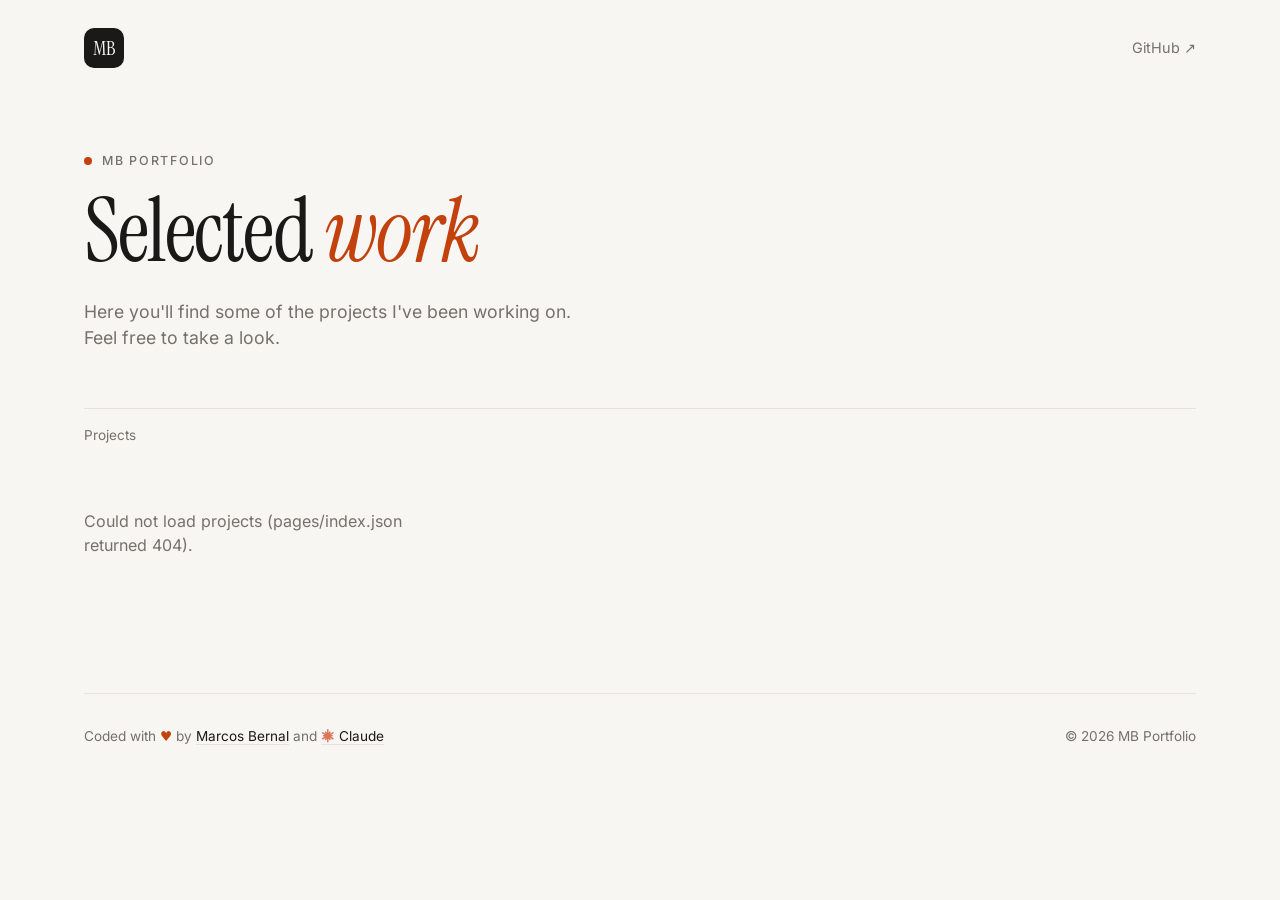
==== commit e0b65309: "Deploy with GitHub Actions, build index in Python, personalize page - scripts/build_index.py picks e" ====
--- a/index.html
+++ b/index.html
@@ -3,15 +3,21 @@
 <head>
   <meta charset="UTF-8">
   <meta name="viewport" content="width=device-width, initial-scale=1.0">
-  <title>Portfolio</title>
+  <title>MB Portfolio</title>
+  <link rel="icon" href="assets/favicon.svg" type="image/svg+xml">
   <link rel="stylesheet" href="assets/css/style.css">
 </head>
 <body>
 
+  <nav class="topbar wrap">
+    <a class="logo" href="./" aria-label="MB Portfolio home">MB</a>
+    <a class="topbar-link" href="https://github.com/marcos-bernal-ai">GitHub ↗</a>
+  </nav>
+
   <header class="wrap">
-    <p class="eyebrow">Portfolio</p>
+    <p class="eyebrow">MB Portfolio</p>
     <h1>Selected <em>work</em></h1>
-    <p class="intro">A collection of projects and experiments, each shown in its latest version.</p>
+    <p class="intro">Here you'll find some of the projects I've been working on. Feel free to take a look.</p>
   </header>
 
   <main class="wrap">
@@ -29,7 +35,17 @@
   </main>
 
   <footer class="wrap">
-    <p>Hosted on GitHub Pages · <a href="#" id="repo-link">Source</a></p>
+    <p>
+      <span>
+        Coded with <span class="heart" aria-label="love">♥</span>
+        by <a href="https://github.com/marcos-bernal-ai">Marcos Bernal</a>
+        and <a class="claude" href="https://claude.ai">
+          <svg viewBox="0 0 24 24" aria-hidden="true" fill="none" stroke="currentColor" stroke-width="2.6" stroke-linecap="round">
+            <path d="M12 12L12 1.5M12 12L15.8 5.5M12 12L21.1 6.8M12 12L19.5 12M12 12L21.1 17.2M12 12L15.8 18.5M12 12L12 22.5M12 12L8.3 18.5M12 12L2.9 17.2M12 12L4.5 12M12 12L2.9 6.7M12 12L8.2 5.5"/>
+          </svg>Claude</a>
+      </span>
+      <span>© <span id="year">2026</span> MB Portfolio</span>
+    </p>
   </footer>
 
   <!-- Card template: cloned once per project -->
--- a/assets/css/style.css
+++ b/assets/css/style.css
@@ -70,9 +70,37 @@
   padding-inline: 24px;
 }
 
+/* ---------- Top bar ---------- */
+
+.topbar {
+  display: flex;
+  justify-content: space-between;
+  align-items: center;
+  padding-block: 28px;
+}
+.logo {
+  display: grid;
+  place-items: center;
+  width: 40px;
+  height: 40px;
+  border-radius: 10px;
+  background: var(--text);
+  color: var(--bg);
+  font-family: "Instrument Serif", Georgia, serif;
+  font-size: 1.25rem;
+  text-decoration: none;
+}
+.topbar-link {
+  font-size: .9rem;
+  color: var(--muted);
+  text-decoration: none;
+  transition: color .2s ease;
+}
+.topbar-link:hover { color: var(--text); }
+
 /* ---------- Header ---------- */
 
-header { padding: 96px 0 56px; }
+header { padding: 56px 0 56px; }
 
 .eyebrow {
   margin: 0 0 16px;
@@ -231,11 +259,29 @@
   color: var(--muted);
 }
 footer p {
+  display: flex;
+  flex-wrap: wrap;
+  justify-content: space-between;
+  gap: 8px 24px;
   margin: 0;
   padding-top: 32px;
   border-top: 1px solid var(--line);
 }
-footer a { color: inherit; }
+footer a {
+  color: var(--text);
+  text-decoration: none;
+  border-bottom: 1px solid var(--line);
+  transition: border-color .2s ease;
+}
+footer a:hover { border-color: currentColor; }
+.heart { color: var(--accent); }
+.claude svg {
+  width: 1em;
+  height: 1em;
+  margin-right: 4px;
+  vertical-align: -0.15em;
+  color: #d97757;
+}
 
 /* ---------- Animations ---------- */
 
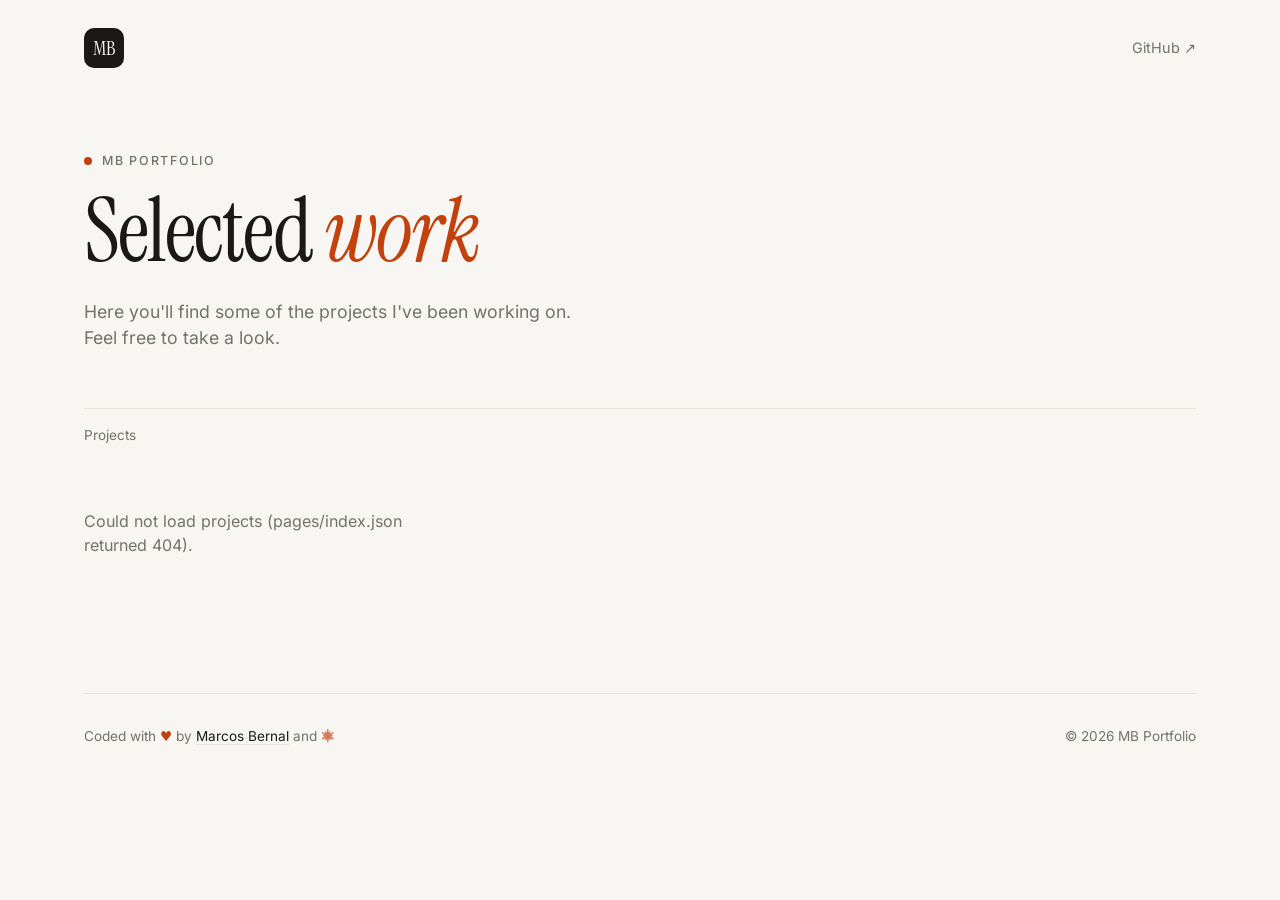
==== commit 71071a4b: "Footer: show Claude as an icon without a link Co-Authored-By: Claude Opus 5.5 <noreply@anthropic.com" ====
--- a/index.html
+++ b/index.html
@@ -39,10 +39,11 @@
       <span>
         Coded with <span class="heart" aria-label="love">♥</span>
         by <a href="https://github.com/marcos-bernal-ai">Marcos Bernal</a>
-        and <a class="claude" href="https://claude.ai">
-          <svg viewBox="0 0 24 24" aria-hidden="true" fill="none" stroke="currentColor" stroke-width="2.6" stroke-linecap="round">
+        and <span class="claude" role="img" aria-label="Claude">
+          <svg viewBox="0 0 24 24" fill="none" stroke="currentColor" stroke-width="2.6" stroke-linecap="round">
             <path d="M12 12L12 1.5M12 12L15.8 5.5M12 12L21.1 6.8M12 12L19.5 12M12 12L21.1 17.2M12 12L15.8 18.5M12 12L12 22.5M12 12L8.3 18.5M12 12L2.9 17.2M12 12L4.5 12M12 12L2.9 6.7M12 12L8.2 5.5"/>
-          </svg>Claude</a>
+          </svg>
+        </span>
       </span>
       <span>© <span id="year">2026</span> MB Portfolio</span>
     </p>
--- a/assets/css/style.css
+++ b/assets/css/style.css
@@ -278,7 +278,6 @@
 .claude svg {
   width: 1em;
   height: 1em;
-  margin-right: 4px;
   vertical-align: -0.15em;
   color: #d97757;
 }
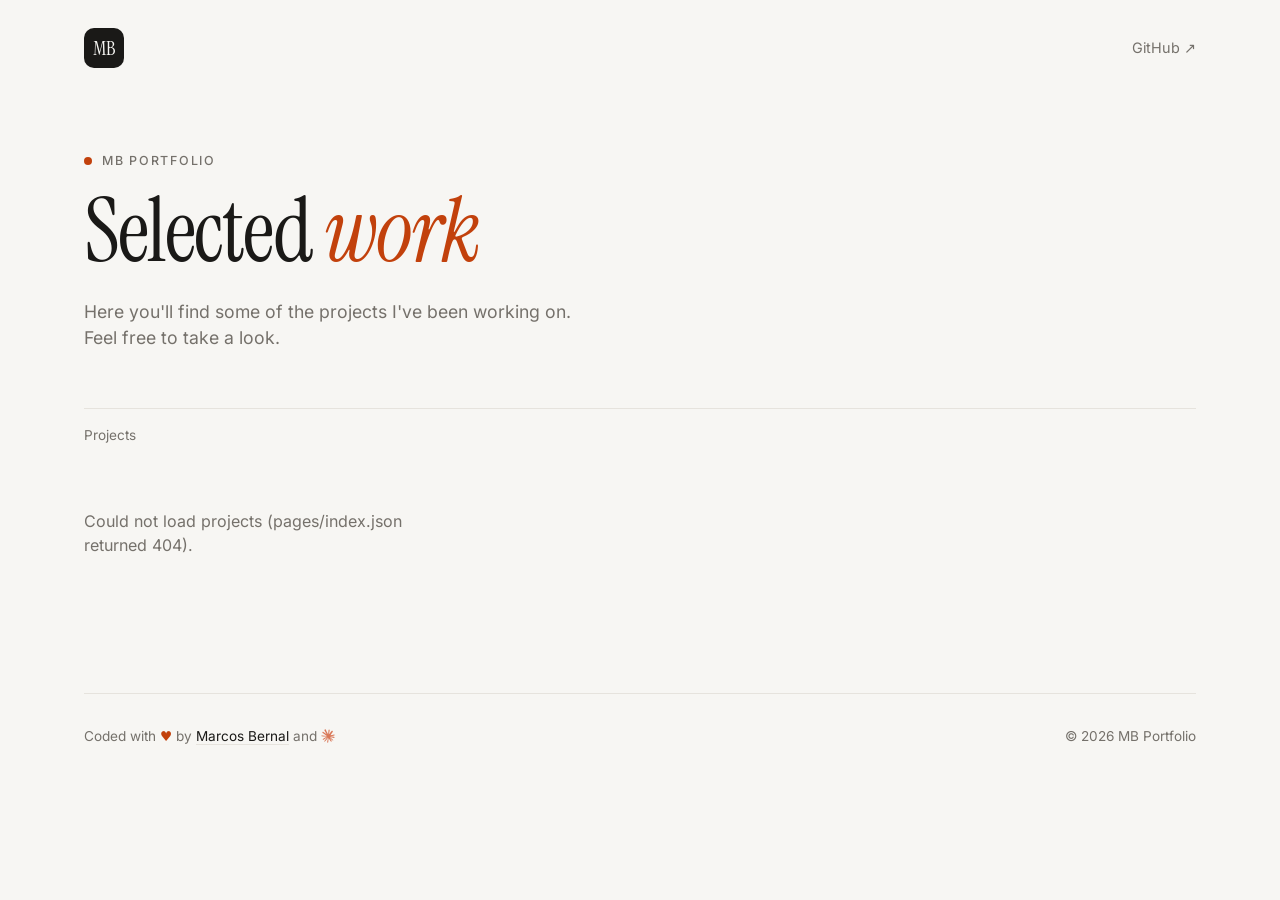
==== commit eb84c87b: "Footer: use the official Claude icon Co-Authored-By: Claude Opus 5.5 <noreply@anthropic.com> Claude-" ====
--- a/index.html
+++ b/index.html
@@ -39,11 +39,7 @@
       <span>
         Coded with <span class="heart" aria-label="love">♥</span>
         by <a href="https://github.com/marcos-bernal-ai">Marcos Bernal</a>
-        and <span class="claude" role="img" aria-label="Claude">
-          <svg viewBox="0 0 24 24" fill="none" stroke="currentColor" stroke-width="2.6" stroke-linecap="round">
-            <path d="M12 12L12 1.5M12 12L15.8 5.5M12 12L21.1 6.8M12 12L19.5 12M12 12L21.1 17.2M12 12L15.8 18.5M12 12L12 22.5M12 12L8.3 18.5M12 12L2.9 17.2M12 12L4.5 12M12 12L2.9 6.7M12 12L8.2 5.5"/>
-          </svg>
-        </span>
+        and <img class="claude" src="assets/claude.svg" alt="Claude">
       </span>
       <span>© <span id="year">2026</span> MB Portfolio</span>
     </p>
--- a/assets/css/style.css
+++ b/assets/css/style.css
@@ -275,11 +275,10 @@
 }
 footer a:hover { border-color: currentColor; }
 .heart { color: var(--accent); }
-.claude svg {
+.claude {
   width: 1em;
   height: 1em;
   vertical-align: -0.15em;
-  color: #d97757;
 }
 
 /* ---------- Animations ---------- */
